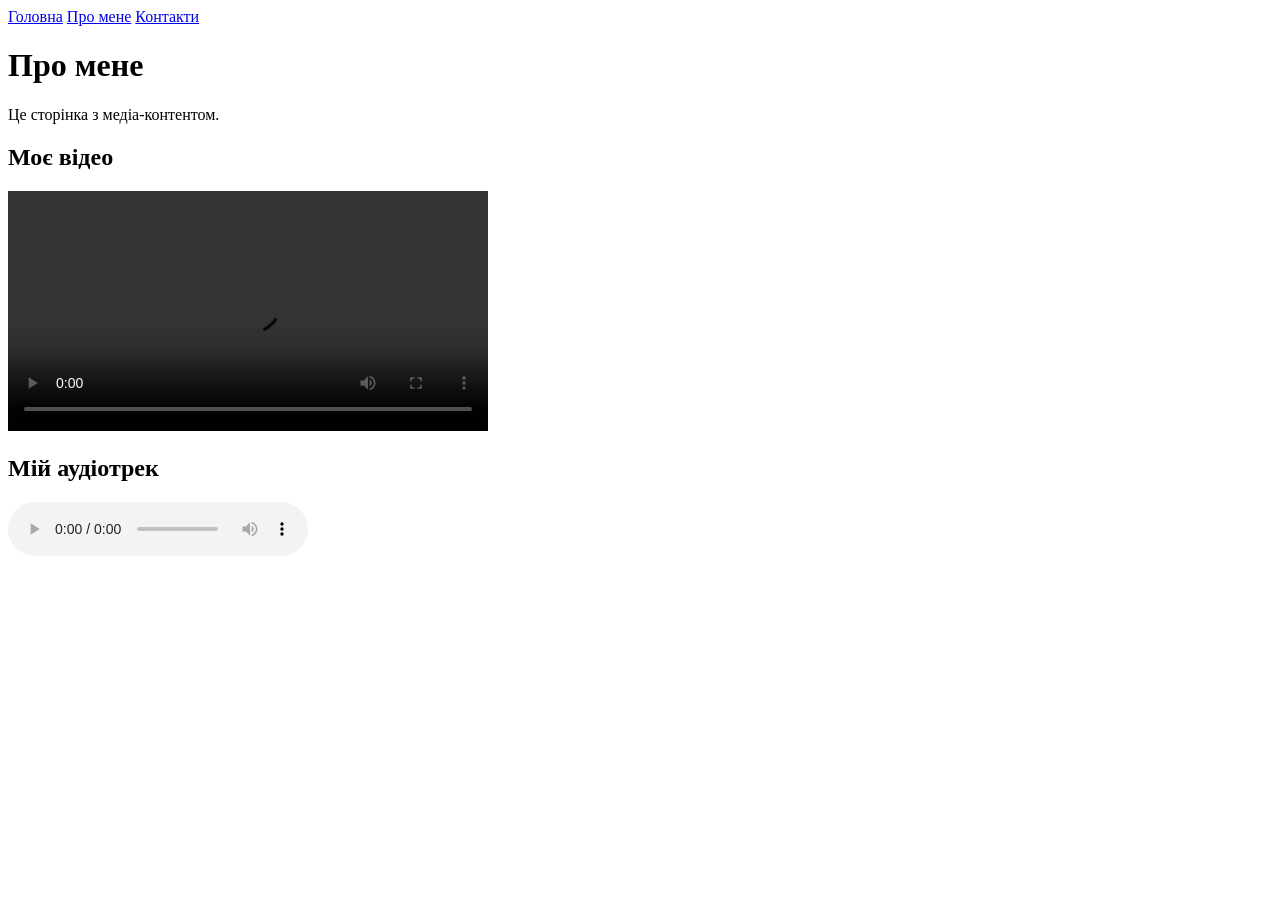
==== pages/about.html @ 69a8d7a6 "feat: add lab01-html site with pages and media" ====
<!DOCTYPE html>
<html lang="uk">
<head>
  <meta charset="UTF-8">
  <title>Про мене</title>
</head>
<body>
  <header>
    <nav>
      <a href="../index.html">Головна</a>
      <a href="about.html">Про мене</a>
      <a href="contact.html">Контакти</a>
    </nav>
  </header>

  <main>
    <h1>Про мене</h1>
    <p>Це сторінка з медіа‑контентом.</p>

    <h2>Моє відео</h2>
    <video controls width="480">
      <source src="../assets/media/demo.mp4" type="video/mp4">
      <source src="../assets/media/demo.webm" type="video/webm">
      <p>Ваш браузер не підтримує відео. <a href="../assets/media/demo.mp4">Завантажити</a>.</p>
    </video>

    <h2>Мій аудіотрек</h2>
    <audio controls>
      <source src="../assets/media/demo.mp3" type="audio/mpeg">
      <source src="../assets/media/demo.ogg" type="audio/ogg">
      <p>Ваш браузер не підтримує аудіо. <a href="../assets/media/demo.mp3">Завантажити</a>.</p>
    </audio>
  </main>
</body>
</html>
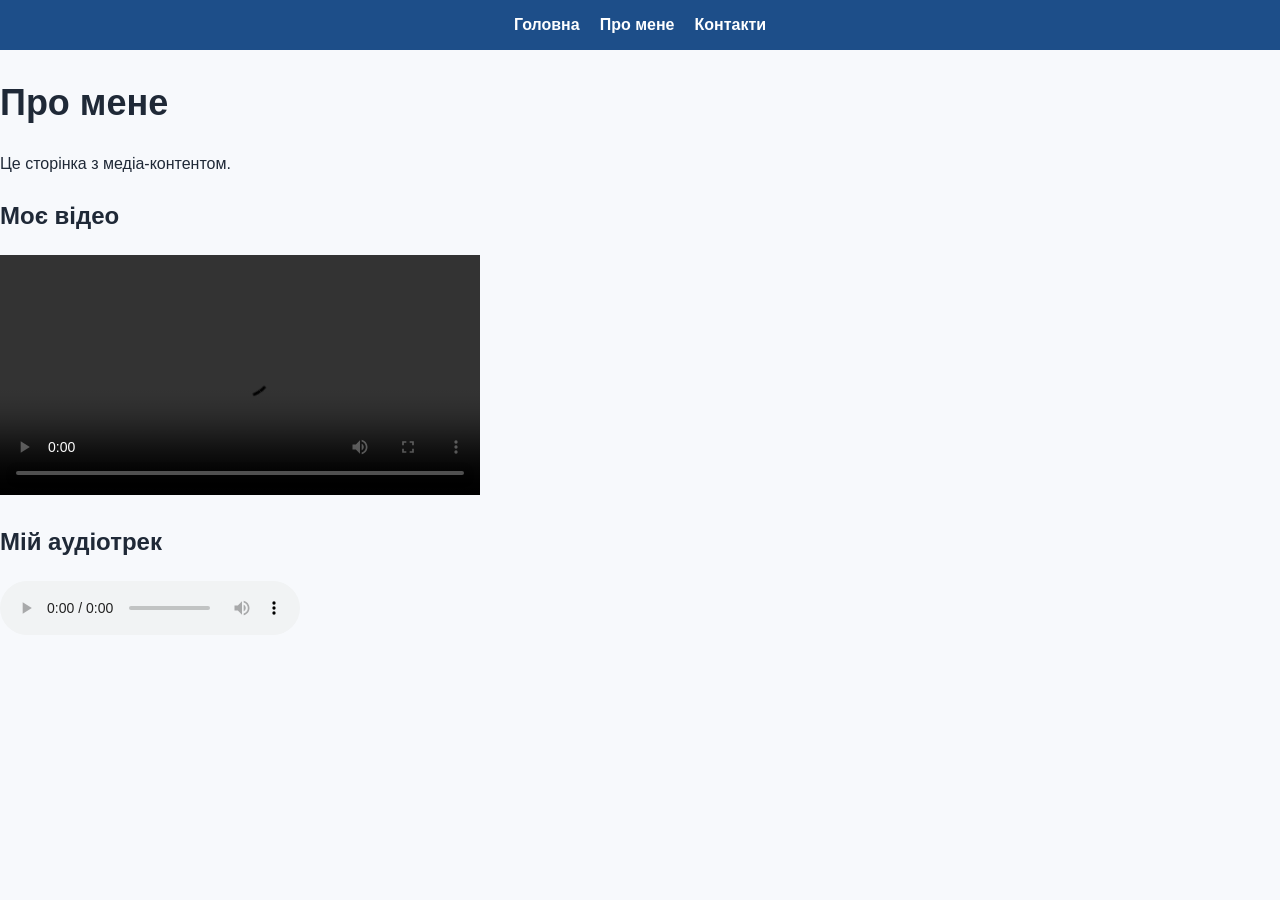
==== commit 909292f0: "feat: add CSS styling with style.css and responsive.css" ====
--- a/pages/about.html
+++ b/pages/about.html
@@ -1,6 +1,8 @@
 <!DOCTYPE html>
 <html lang="uk">
 <head>
+  <link rel="stylesheet" href="../styles/style.css">
+  <link rel="stylesheet" href="../styles/responsive.css">
   <meta charset="UTF-8">
   <title>Про мене</title>
 </head>
--- a/styles/style.css
+++ b/styles/style.css
@@ -0,0 +1,149 @@
+:root {
+  --color-primary: #1d4e89;
+  --color-accent: #ffb703;
+  --color-bg: #f7f9fc;
+  --color-surface: #ffffff;
+  --color-text: #1f2937;
+  --color-border: #d9e2ec;
+}
+
+*,
+*::before,
+*::after {
+  box-sizing: border-box;
+}
+
+body {
+  margin: 0;
+  font-family: Arial, sans-serif;
+  line-height: 1.6;
+  color: var(--color-text);
+  background-color: var(--color-bg);
+}
+
+.container {
+  width: min(1100px, calc(100% - 32px));
+  margin: 0 auto;
+}
+
+/* Header + Navigation */
+header {
+  background: var(--color-primary);
+  padding: 12px;
+}
+
+nav {
+  display: flex;
+  gap: 20px;
+  justify-content: center;
+}
+
+nav a {
+  color: #fff;
+  text-decoration: none;
+  font-weight: bold;
+}
+
+nav a:hover {
+  color: var(--color-accent);
+}
+
+footer {
+  background: var(--color-primary);
+  color: #fff;
+  text-align: center;
+  padding: 10px;
+  font-size: 14px;
+}
+
+/* Headings */
+h1 {
+  font-size: 36px;
+  margin-bottom: 20px;
+}
+
+h2 {
+  font-size: 24px;
+  margin-top: 20px;
+}
+
+/* Lists */
+ul, ol {
+  padding-left: 20px;
+  margin-bottom: 15px;
+}
+
+/* Image + Figure */
+figure {
+  text-align: center;
+  margin: 20px auto;
+}
+
+figure img {
+  max-width: 100%;
+  border-radius: 10px;
+  box-shadow: 0 2px 6px rgba(0,0,0,0.2);
+}
+
+/* Table */
+table {
+  width: 100%;
+  border-collapse: collapse;
+  margin: 20px 0;
+}
+
+table caption {
+  font-weight: bold;
+  margin-bottom: 10px;
+}
+
+th, td {
+  border: 1px solid var(--color-border);
+  padding: 10px;
+  text-align: center;
+}
+
+thead {
+  background: var(--color-primary);
+  color: #fff;
+}
+
+tbody tr:nth-child(even) {
+  background: var(--color-surface);
+}
+
+/* Form */
+form {
+  background: var(--color-surface);
+  padding: 20px;
+  border-radius: 10px;
+  box-shadow: 0 2px 6px rgba(0,0,0,0.1);
+}
+
+input, select, textarea {
+  width: 100%;
+  padding: 12px;
+  margin-bottom: 10px;
+  border: 1px solid var(--color-border);
+  border-radius: 8px;
+}
+
+input:focus, select:focus, textarea:focus {
+  border-color: var(--color-primary);
+  outline: none;
+  box-shadow: 0 0 0 3px rgba(29, 78, 137, 0.15);
+}
+
+button {
+  background: var(--color-primary);
+  color: #fff;
+  padding: 12px 18px;
+  border: none;
+  border-radius: 8px;
+  cursor: pointer;
+}
+
+button:hover {
+  background: var(--color-accent);
+  transition: 0.3s;
+}
--- a/styles/responsive.css
+++ b/styles/responsive.css
@@ -0,0 +1,18 @@
+@media (max-width: 768px) {
+  nav {
+    flex-direction: column;
+    align-items: center;
+  }
+
+  h1 {
+    font-size: 28px;
+  }
+
+  .container {
+    width: calc(100% - 20px);
+  }
+
+  table, video, audio {
+    width: 100%;
+  }
+}
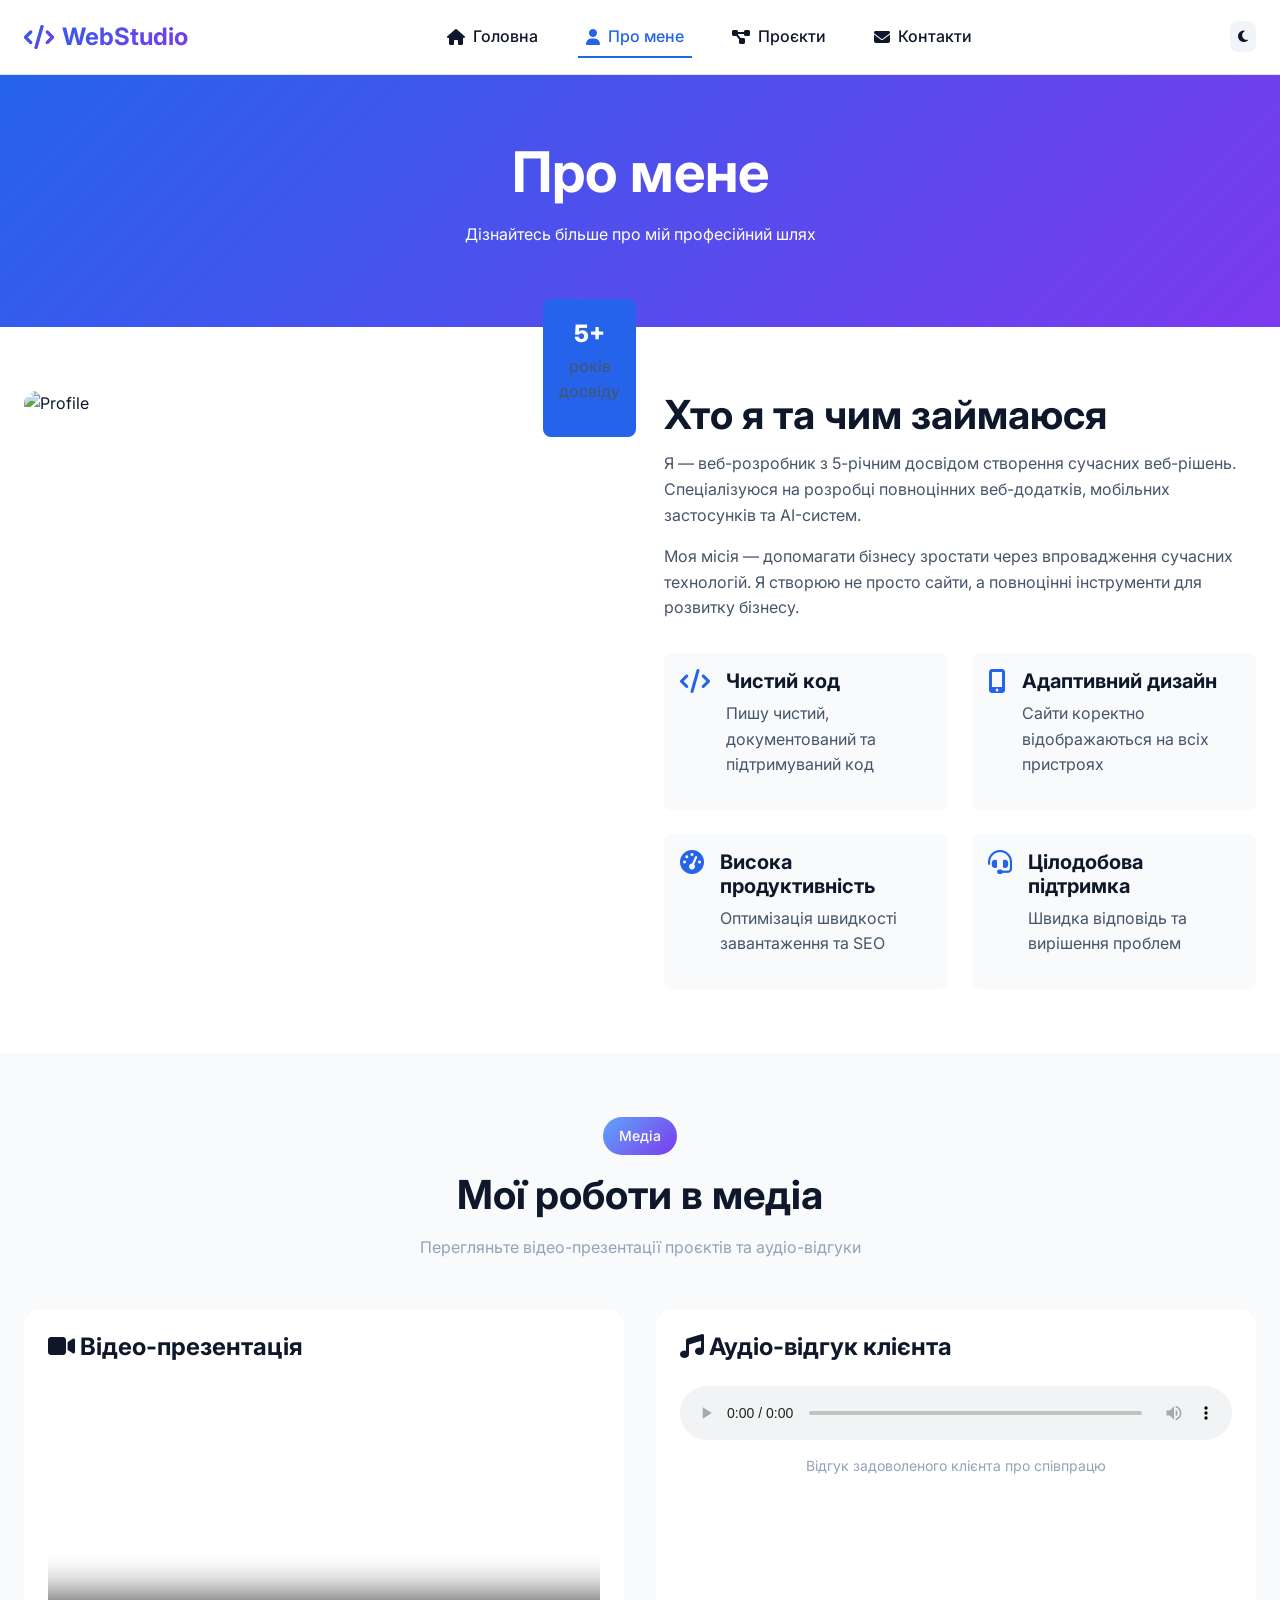
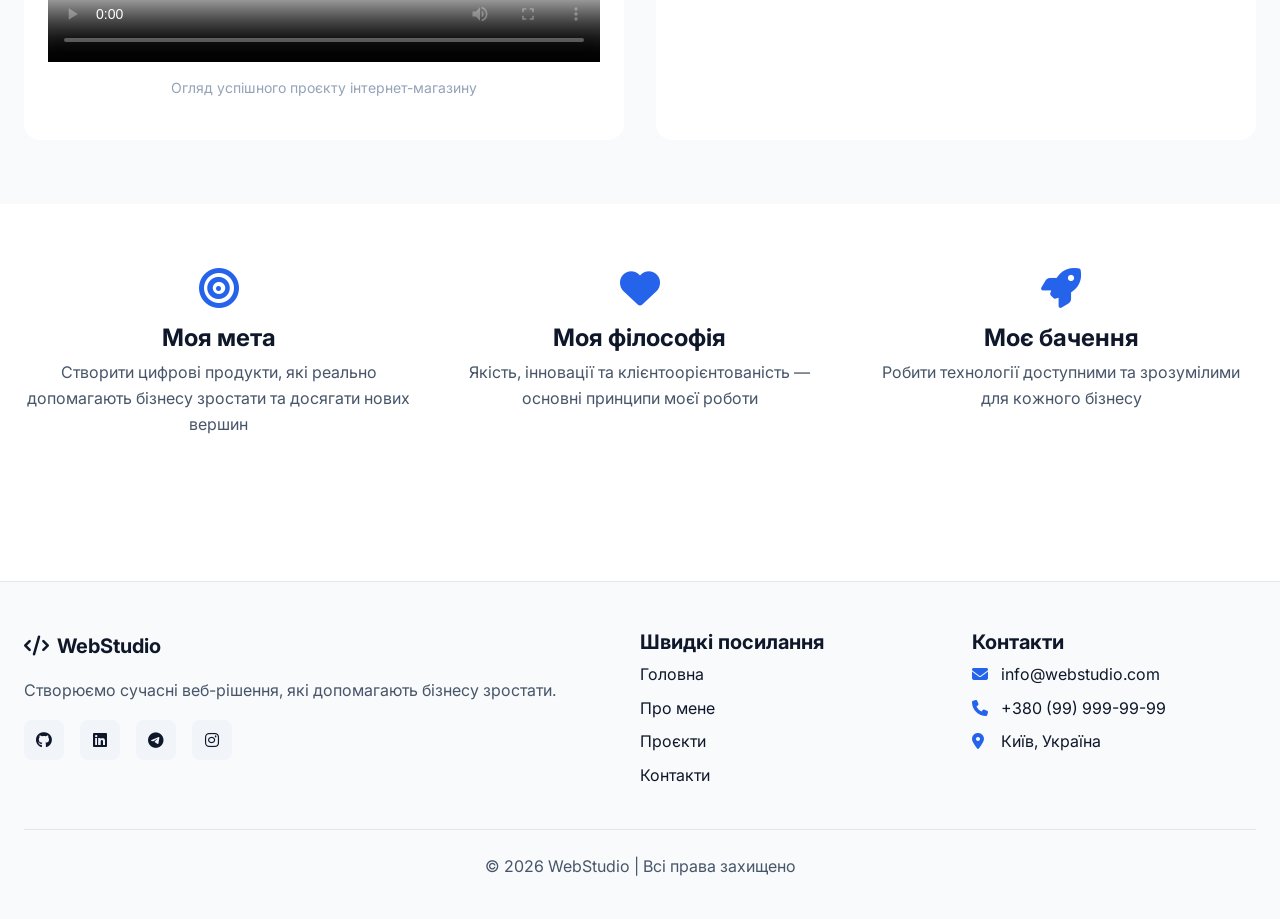
==== commit 12eb2b03: "Initial commit of web_labi project" ====
--- a/pages/about.html
+++ b/pages/about.html
@@ -1,38 +1,205 @@
 <!DOCTYPE html>
 <html lang="uk">
 <head>
-  <link rel="stylesheet" href="../styles/style.css">
-  <link rel="stylesheet" href="../styles/responsive.css">
-  <meta charset="UTF-8">
-  <title>Про мене</title>
+    <meta charset="UTF-8">
+    <meta name="viewport" content="width=device-width, initial-scale=1.0">
+    <meta name="description" content="Інформація про веб-розробника, досвід та навички">
+    <title>Про мене | WebStudio</title>
+    <link rel="stylesheet" href="../styles/style.css">
+    <link rel="stylesheet" href="../styles/responsive.css">
+    <link href="https://fonts.googleapis.com/css2?family=Inter:wght@300;400;500;600;700;800&display=swap" rel="stylesheet">
+    <link rel="stylesheet" href="https://cdnjs.cloudflare.com/ajax/libs/font-awesome/6.4.0/css/all.min.css">
 </head>
 <body>
-  <header>
-    <nav>
-      <a href="../index.html">Головна</a>
-      <a href="about.html">Про мене</a>
-      <a href="contact.html">Контакти</a>
-    </nav>
-  </header>
-
-  <main>
-    <h1>Про мене</h1>
-    <p>Це сторінка з медіа‑контентом.</p>
-
-    <h2>Моє відео</h2>
-    <video controls width="480">
-      <source src="../assets/media/demo.mp4" type="video/mp4">
-      <source src="../assets/media/demo.webm" type="video/webm">
-      <p>Ваш браузер не підтримує відео. <a href="../assets/media/demo.mp4">Завантажити</a>.</p>
-    </video>
-
-    <h2>Мій аудіотрек</h2>
-    <audio controls>
-      <source src="../assets/media/demo.mp3" type="audio/mpeg">
-      <source src="../assets/media/demo.ogg" type="audio/ogg">
-      <p>Ваш браузер не підтримує аудіо. <a href="../assets/media/demo.mp3">Завантажити</a>.</p>
-    </audio>
-  </main>
+    <header class="site-header">
+        <div class="container">
+            <div class="header-content">
+                <div class="logo">
+                    <a href="../index.html">
+                        <i class="fas fa-code"></i>
+                        <span>WebStudio</span>
+                    </a>
+                </div>
+                <button class="mobile-menu-btn" id="mobileMenuBtn" aria-expanded="false">
+                    <i class="fas fa-bars"></i>
+                </button>
+                <nav class="main-nav" id="mainNav">
+                    <ul class="nav-list">
+                        <li><a href="../index.html" class="nav-link"><i class="fas fa-home"></i> Головна</a></li>
+                        <li><a href="about.html" class="nav-link active"><i class="fas fa-user"></i> Про мене</a></li>
+                        <li><a href="catalog.html" class="nav-link"><i class="fas fa-project-diagram"></i> Проєкти</a></li>
+                        <li><a href="contact.html" class="nav-link"><i class="fas fa-envelope"></i> Контакти</a></li>
+                    </ul>
+                </nav>
+                <div class="header-actions">
+                    <button id="themeToggle" class="theme-toggle" aria-label="Перемикач теми">
+                        <i class="fas fa-moon"></i>
+                    </button>
+                </div>
+            </div>
+        </div>
+    </header>
+
+    <main>
+        <!-- Page Header -->
+        <section class="page-header">
+            <div class="container">
+                <h1>Про мене</h1>
+                <p>Дізнайтесь більше про мій професійний шлях</p>
+            </div>
+        </section>
+
+        <!-- About Content -->
+        <section class="about-content">
+            <div class="container">
+                <div class="about-wrapper">
+                    <div class="about-image">
+                        <div class="about-image-wrapper">
+                            <img src="https://picsum.photos/id/100/600/600" alt="Profile" loading="lazy">
+                            <div class="experience-badge">
+                                <span>5+</span>
+                                <p>років<br>досвіду</p>
+                            </div>
+                        </div>
+                    </div>
+                    <div class="about-text">
+                        <h2>Хто я та чим займаюся</h2>
+                        <p>Я — веб-розробник з 5-річним досвідом створення сучасних веб-рішень. Спеціалізуюся на розробці повноцінних веб-додатків, мобільних застосунків та AI-систем.</p>
+                        <p>Моя місія — допомагати бізнесу зростати через впровадження сучасних технологій. Я створюю не просто сайти, а повноцінні інструменти для розвитку бізнесу.</p>
+                        <div class="about-highlights">
+                            <div class="highlight-item">
+                                <i class="fas fa-code"></i>
+                                <div>
+                                    <h4>Чистий код</h4>
+                                    <p>Пишу чистий, документований та підтримуваний код</p>
+                                </div>
+                            </div>
+                            <div class="highlight-item">
+                                <i class="fas fa-mobile-alt"></i>
+                                <div>
+                                    <h4>Адаптивний дизайн</h4>
+                                    <p>Сайти коректно відображаються на всіх пристроях</p>
+                                </div>
+                            </div>
+                            <div class="highlight-item">
+                                <i class="fas fa-tachometer-alt"></i>
+                                <div>
+                                    <h4>Висока продуктивність</h4>
+                                    <p>Оптимізація швидкості завантаження та SEO</p>
+                                </div>
+                            </div>
+                            <div class="highlight-item">
+                                <i class="fas fa-headset"></i>
+                                <div>
+                                    <h4>Цілодобова підтримка</h4>
+                                    <p>Швидка відповідь та вирішення проблем</p>
+                                </div>
+                            </div>
+                        </div>
+                    </div>
+                </div>
+            </div>
+        </section>
+
+        <!-- Media Section with Flexbox -->
+        <section class="media-showcase">
+            <div class="container">
+                <div class="section-header">
+                    <span class="section-badge">Медіа</span>
+                    <h2>Мої роботи в медіа</h2>
+                    <p>Перегляньте відео-презентації проєктів та аудіо-відгуки</p>
+                </div>
+                <div class="media-grid">
+                    <div class="media-card">
+                        <h3><i class="fas fa-video"></i> Відео-презентація</h3>
+                        <video controls poster="https://picsum.photos/id/20/640/360">
+                            <source src="https://sample-videos.com/video123/mp4/720/big_buck_bunny_720p_1mb.mp4" type="video/mp4">
+                            <source src="https://sample-videos.com/video123/webm/720/big_buck_bunny_720p_1mb.webm" type="video/webm">
+                            <p>Ваш браузер не підтримує HTML-відео. <a href="#">Завантажити відео</a></p>
+                        </video>
+                        <p class="media-caption">Огляд успішного проєкту інтернет-магазину</p>
+                    </div>
+                    <div class="media-card">
+                        <h3><i class="fas fa-music"></i> Аудіо-відгук клієнта</h3>
+                        <audio controls>
+                            <source src="https://sample-videos.com/audio/mp3/crowd-cheering.mp3" type="audio/mpeg">
+                            <source src="https://sample-videos.com/audio/ogg/crowd-cheering.ogg" type="audio/ogg">
+                            <p>Ваш браузер не підтримує аудіо. <a href="#">Завантажити аудіо</a></p>
+                        </audio>
+                        <p class="media-caption">Відгук задоволеного клієнта про співпрацю</p>
+                    </div>
+                </div>
+            </div>
+        </section>
+
+        <!-- Philosophy Section with Flexbox -->
+        <section class="philosophy">
+            <div class="container">
+                <div class="philosophy-wrapper">
+                    <div class="philosophy-item">
+                        <i class="fas fa-bullseye"></i>
+                        <h3>Моя мета</h3>
+                        <p>Створити цифрові продукти, які реально допомагають бізнесу зростати та досягати нових вершин</p>
+                    </div>
+                    <div class="philosophy-item">
+                        <i class="fas fa-heart"></i>
+                        <h3>Моя філософія</h3>
+                        <p>Якість, інновації та клієнтоорієнтованість — основні принципи моєї роботи</p>
+                    </div>
+                    <div class="philosophy-item">
+                        <i class="fas fa-rocket"></i>
+                        <h3>Моє бачення</h3>
+                        <p>Робити технології доступними та зрозумілими для кожного бізнесу</p>
+                    </div>
+                </div>
+            </div>
+        </section>
+    </main>
+
+    <footer class="site-footer">
+        <div class="container">
+            <div class="footer-content">
+                <div class="footer-info">
+                    <div class="footer-logo">
+                        <i class="fas fa-code"></i>
+                        <span>WebStudio</span>
+                    </div>
+                    <p>Створюємо сучасні веб-рішення, які допомагають бізнесу зростати.</p>
+                    <div class="social-links">
+                        <a href="#" aria-label="GitHub"><i class="fab fa-github"></i></a>
+                        <a href="#" aria-label="LinkedIn"><i class="fab fa-linkedin"></i></a>
+                        <a href="#" aria-label="Telegram"><i class="fab fa-telegram"></i></a>
+                        <a href="#" aria-label="Instagram"><i class="fab fa-instagram"></i></a>
+                    </div>
+                </div>
+                <div class="footer-links">
+                    <h4>Швидкі посилання</h4>
+                    <ul>
+                        <li><a href="../index.html">Головна</a></li>
+                        <li><a href="about.html">Про мене</a></li>
+                        <li><a href="catalog.html">Проєкти</a></li>
+                        <li><a href="contact.html">Контакти</a></li>
+                    </ul>
+                </div>
+                <div class="footer-contact">
+                    <h4>Контакти</h4>
+                    <ul>
+                        <li><i class="fas fa-envelope"></i> info@webstudio.com</li>
+                        <li><i class="fas fa-phone"></i> +380 (99) 999-99-99</li>
+                        <li><i class="fas fa-map-marker-alt"></i> Київ, Україна</li>
+                    </ul>
+                </div>
+            </div>
+            <div class="footer-bottom">
+                <p>&copy; <span id="currentYear"></span> WebStudio | Всі права захищено</p>
+            </div>
+        </div>
+    </footer>
+
+    <button id="backToTop" class="back-to-top" aria-label="Наверх">
+        <i class="fas fa-arrow-up"></i>
+    </button>
+
+    <script src="../js/main.js" defer></script>
 </body>
-</html>
-
+</html>
--- a/styles/style.css
+++ b/styles/style.css
@@ -1,149 +1,1271 @@
+/* ========================================
+   CSS Variables & Reset
+   ======================================== */
 :root {
-  --color-primary: #1d4e89;
-  --color-accent: #ffb703;
-  --color-bg: #f7f9fc;
-  --color-surface: #ffffff;
-  --color-text: #1f2937;
-  --color-border: #d9e2ec;
+    /* Light Theme */
+    --primary: #2563eb;
+    --primary-dark: #1d4ed8;
+    --primary-light: #60a5fa;
+    --secondary: #7c3aed;
+    --accent: #f59e0b;
+    --success: #10b981;
+    --danger: #ef4444;
+    --warning: #f59e0b;
+    
+    --bg-primary: #ffffff;
+    --bg-secondary: #f8fafc;
+    --bg-tertiary: #f1f5f9;
+    
+    --text-primary: #0f172a;
+    --text-secondary: #475569;
+    --text-muted: #94a3b8;
+    
+    --border: #e2e8f0;
+    --border-light: #f1f5f9;
+    
+    --shadow-sm: 0 1px 2px 0 rgb(0 0 0 / 0.05);
+    --shadow: 0 1px 3px 0 rgb(0 0 0 / 0.1), 0 1px 2px -1px rgb(0 0 0 / 0.1);
+    --shadow-md: 0 4px 6px -1px rgb(0 0 0 / 0.1), 0 2px 4px -2px rgb(0 0 0 / 0.1);
+    --shadow-lg: 0 10px 15px -3px rgb(0 0 0 / 0.1), 0 4px 6px -4px rgb(0 0 0 / 0.1);
+    --shadow-xl: 0 20px 25px -5px rgb(0 0 0 / 0.1), 0 8px 10px -6px rgb(0 0 0 / 0.1);
+    
+    --radius-sm: 0.375rem;
+    --radius: 0.5rem;
+    --radius-md: 0.75rem;
+    --radius-lg: 1rem;
+    --radius-xl: 1.5rem;
+    
+    --transition: all 0.3s ease;
+}
+
+body.dark {
+    --bg-primary: #0f172a;
+    --bg-secondary: #1e293b;
+    --bg-tertiary: #334155;
+    
+    --text-primary: #f1f5f9;
+    --text-secondary: #cbd5e1;
+    --text-muted: #94a3b8;
+    
+    --border: #334155;
+    --border-light: #1e293b;
 }
 
 *,
 *::before,
 *::after {
-  box-sizing: border-box;
+    margin: 0;
+    padding: 0;
+    box-sizing: border-box;
+}
+
+html {
+    scroll-behavior: smooth;
 }
 
 body {
-  margin: 0;
-  font-family: Arial, sans-serif;
-  line-height: 1.6;
-  color: var(--color-text);
-  background-color: var(--color-bg);
-}
-
+    font-family: 'Inter', -apple-system, BlinkMacSystemFont, 'Segoe UI', sans-serif;
+    font-size: 16px;
+    line-height: 1.6;
+    color: var(--text-primary);
+    background-color: var(--bg-primary);
+    transition: var(--transition);
+}
+
+/* ========================================
+   Typography
+   ======================================== */
+h1, h2, h3, h4, h5, h6 {
+    font-weight: 700;
+    line-height: 1.2;
+    color: var(--text-primary);
+}
+
+h1 { font-size: 3.5rem; margin-bottom: 1rem; }
+h2 { font-size: 2.5rem; margin-bottom: 0.75rem; }
+h3 { font-size: 1.5rem; margin-bottom: 0.5rem; }
+h4 { font-size: 1.25rem; margin-bottom: 0.5rem; }
+
+p {
+    color: var(--text-secondary);
+    margin-bottom: 1rem;
+}
+
+a {
+    text-decoration: none;
+    color: inherit;
+}
+
+/* ========================================
+   Container & Layout
+   ======================================== */
 .container {
-  width: min(1100px, calc(100% - 32px));
-  margin: 0 auto;
-}
-
-/* Header + Navigation */
-header {
-  background: var(--color-primary);
-  padding: 12px;
-}
-
-nav {
-  display: flex;
-  gap: 20px;
-  justify-content: center;
-}
-
-nav a {
-  color: #fff;
-  text-decoration: none;
-  font-weight: bold;
-}
-
-nav a:hover {
-  color: var(--color-accent);
-}
-
-footer {
-  background: var(--color-primary);
-  color: #fff;
-  text-align: center;
-  padding: 10px;
-  font-size: 14px;
-}
-
-/* Headings */
-h1 {
-  font-size: 36px;
-  margin-bottom: 20px;
-}
-
-h2 {
-  font-size: 24px;
-  margin-top: 20px;
-}
-
-/* Lists */
-ul, ol {
-  padding-left: 20px;
-  margin-bottom: 15px;
-}
-
-/* Image + Figure */
-figure {
-  text-align: center;
-  margin: 20px auto;
-}
-
-figure img {
-  max-width: 100%;
-  border-radius: 10px;
-  box-shadow: 0 2px 6px rgba(0,0,0,0.2);
-}
-
-/* Table */
-table {
-  width: 100%;
-  border-collapse: collapse;
-  margin: 20px 0;
-}
-
-table caption {
-  font-weight: bold;
-  margin-bottom: 10px;
-}
-
-th, td {
-  border: 1px solid var(--color-border);
-  padding: 10px;
-  text-align: center;
-}
-
-thead {
-  background: var(--color-primary);
-  color: #fff;
-}
-
-tbody tr:nth-child(even) {
-  background: var(--color-surface);
-}
-
-/* Form */
-form {
-  background: var(--color-surface);
-  padding: 20px;
-  border-radius: 10px;
-  box-shadow: 0 2px 6px rgba(0,0,0,0.1);
-}
-
-input, select, textarea {
-  width: 100%;
-  padding: 12px;
-  margin-bottom: 10px;
-  border: 1px solid var(--color-border);
-  border-radius: 8px;
-}
-
-input:focus, select:focus, textarea:focus {
-  border-color: var(--color-primary);
-  outline: none;
-  box-shadow: 0 0 0 3px rgba(29, 78, 137, 0.15);
-}
-
-button {
-  background: var(--color-primary);
-  color: #fff;
-  padding: 12px 18px;
-  border: none;
-  border-radius: 8px;
-  cursor: pointer;
-}
-
-button:hover {
-  background: var(--color-accent);
-  transition: 0.3s;
-}
+    width: min(1280px, calc(100% - 48px));
+    margin: 0 auto;
+}
+
+.section-header {
+    text-align: center;
+    margin-bottom: 3rem;
+}
+
+.section-badge {
+    display: inline-block;
+    padding: 0.5rem 1rem;
+    background: linear-gradient(135deg, var(--primary-light), var(--secondary));
+    color: white;
+    border-radius: 50px;
+    font-size: 0.875rem;
+    font-weight: 500;
+    margin-bottom: 1rem;
+}
+
+.section-header h2 {
+    font-size: 2.5rem;
+    margin-bottom: 1rem;
+}
+
+.section-header p {
+    color: var(--text-muted);
+    max-width: 600px;
+    margin: 0 auto;
+}
+
+/* ========================================
+   Buttons
+   ======================================== */
+.btn {
+    display: inline-flex;
+    align-items: center;
+    gap: 0.5rem;
+    padding: 0.75rem 1.5rem;
+    border: none;
+    border-radius: var(--radius);
+    font-size: 1rem;
+    font-weight: 500;
+    cursor: pointer;
+    transition: var(--transition);
+    text-decoration: none;
+}
+
+.btn-primary {
+    background: linear-gradient(135deg, var(--primary), var(--secondary));
+    color: white;
+}
+
+.btn-primary:hover {
+    transform: translateY(-2px);
+    box-shadow: var(--shadow-lg);
+}
+
+.btn-outline {
+    background: transparent;
+    border: 2px solid var(--border);
+    color: var(--text-primary);
+}
+
+.btn-outline:hover {
+    border-color: var(--primary);
+    color: var(--primary);
+}
+
+.btn-danger {
+    background: var(--danger);
+    color: white;
+}
+
+.btn-danger:hover {
+    background: #dc2626;
+}
+
+/* ========================================
+   Header & Navigation
+   ======================================== */
+.site-header {
+    position: sticky;
+    top: 0;
+    background: var(--bg-primary);
+    border-bottom: 1px solid var(--border);
+    backdrop-filter: blur(10px);
+    z-index: 1000;
+}
+
+.header-content {
+    display: flex;
+    justify-content: space-between;
+    align-items: center;
+    padding: 1rem 0;
+}
+
+.logo a {
+    display: flex;
+    align-items: center;
+    gap: 0.5rem;
+    font-size: 1.5rem;
+    font-weight: 700;
+    background: linear-gradient(135deg, var(--primary), var(--secondary));
+    -webkit-background-clip: text;
+    background-clip: text;
+    color: transparent;
+}
+
+.logo i {
+    background: linear-gradient(135deg, var(--primary), var(--secondary));
+    -webkit-background-clip: text;
+    background-clip: text;
+    color: transparent;
+}
+
+.nav-list {
+    display: flex;
+    gap: 2rem;
+    list-style: none;
+}
+
+.nav-link {
+    display: flex;
+    align-items: center;
+    gap: 0.5rem;
+    padding: 0.5rem;
+    font-weight: 500;
+    transition: var(--transition);
+    position: relative;
+}
+
+.nav-link:hover {
+    color: var(--primary);
+}
+
+.nav-link.active {
+    color: var(--primary);
+}
+
+.nav-link.active::after {
+    content: '';
+    position: absolute;
+    bottom: 0;
+    left: 0;
+    right: 0;
+    height: 2px;
+    background: var(--primary);
+}
+
+.mobile-menu-btn {
+    display: none;
+    background: none;
+    border: none;
+    font-size: 1.5rem;
+    cursor: pointer;
+    color: var(--text-primary);
+}
+
+.theme-toggle {
+    background: var(--bg-tertiary);
+    border: none;
+    padding: 0.5rem;
+    border-radius: var(--radius);
+    cursor: pointer;
+    color: var(--text-primary);
+    transition: var(--transition);
+}
+
+.theme-toggle:hover {
+    transform: rotate(15deg);
+}
+
+/* ========================================
+   Hero Section
+   ======================================== */
+.hero {
+    padding: 4rem 0;
+    background: var(--bg-secondary);
+}
+
+.hero-content {
+    display: flex;
+    align-items: center;
+    gap: 4rem;
+}
+
+.hero-text {
+    flex: 1;
+}
+
+.hero-badge {
+    display: inline-block;
+    padding: 0.5rem 1rem;
+    background: var(--bg-tertiary);
+    border-radius: 50px;
+    font-size: 0.875rem;
+    margin-bottom: 1rem;
+}
+
+.gradient-text {
+    background: linear-gradient(135deg, var(--primary), var(--secondary));
+    -webkit-background-clip: text;
+    background-clip: text;
+    color: transparent;
+}
+
+.hero-buttons {
+    display: flex;
+    gap: 1rem;
+    margin-top: 2rem;
+}
+
+.hero-image {
+    flex: 1;
+    position: relative;
+}
+
+.hero-image-wrapper {
+    position: relative;
+    border-radius: var(--radius-xl);
+    overflow: hidden;
+}
+
+.hero-image-wrapper img {
+    width: 100%;
+    height: auto;
+    border-radius: var(--radius-xl);
+}
+
+.floating-card {
+    position: absolute;
+    background: var(--bg-primary);
+    padding: 0.75rem 1.25rem;
+    border-radius: var(--radius);
+    display: flex;
+    align-items: center;
+    gap: 0.5rem;
+    box-shadow: var(--shadow-lg);
+    animation: float 3s ease-in-out infinite;
+}
+
+.card-1 {
+    top: 10%;
+    left: -10%;
+}
+
+.card-2 {
+    bottom: 10%;
+    right: -10%;
+}
+
+@keyframes float {
+    0%, 100% { transform: translateY(0); }
+    50% { transform: translateY(-10px); }
+}
+
+/* ========================================
+   Services Section
+   ======================================== */
+.services {
+    padding: 4rem 0;
+}
+
+.services-grid {
+    display: grid;
+    grid-template-columns: repeat(auto-fit, minmax(300px, 1fr));
+    gap: 2rem;
+}
+
+.service-card {
+    background: var(--bg-secondary);
+    padding: 2rem;
+    border-radius: var(--radius-lg);
+    transition: var(--transition);
+}
+
+.service-card:hover {
+    transform: translateY(-5px);
+    box-shadow: var(--shadow-xl);
+}
+
+.service-icon {
+    width: 60px;
+    height: 60px;
+    background: linear-gradient(135deg, var(--primary), var(--secondary));
+    border-radius: var(--radius);
+    display: flex;
+    align-items: center;
+    justify-content: center;
+    margin-bottom: 1.5rem;
+}
+
+.service-icon i {
+    font-size: 1.75rem;
+    color: white;
+}
+
+.service-features {
+    list-style: none;
+    margin-top: 1rem;
+}
+
+.service-features li {
+    display: flex;
+    align-items: center;
+    gap: 0.5rem;
+    margin-top: 0.5rem;
+    font-size: 0.875rem;
+    color: var(--text-secondary);
+}
+
+.service-features i {
+    color: var(--success);
+    font-size: 0.75rem;
+}
+
+/* ========================================
+   Stats Section
+   ======================================== */
+.stats {
+    padding: 4rem 0;
+    background: linear-gradient(135deg, var(--primary), var(--secondary));
+    color: white;
+}
+
+.stats-grid {
+    display: grid;
+    grid-template-columns: repeat(4, 1fr);
+    gap: 2rem;
+    text-align: center;
+}
+
+.stat-number {
+    font-size: 2.5rem;
+    font-weight: 800;
+}
+
+.stat-label {
+    font-size: 0.875rem;
+    opacity: 0.9;
+}
+
+/* ========================================
+   Accordion
+   ======================================== */
+.skills {
+    padding: 4rem 0;
+}
+
+.skills-card {
+    background: var(--bg-secondary);
+    border-radius: var(--radius-lg);
+    overflow: hidden;
+}
+
+.accordion-item {
+    border-bottom: 1px solid var(--border);
+}
+
+.accordion-header {
+    width: 100%;
+    display: flex;
+    justify-content: space-between;
+    align-items: center;
+    padding: 1.25rem 1.5rem;
+    background: none;
+    border: none;
+    font-size: 1rem;
+    font-weight: 500;
+    cursor: pointer;
+    transition: var(--transition);
+}
+
+.accordion-header:hover {
+    background: var(--bg-tertiary);
+}
+
+.accordion-header i:first-child {
+    margin-right: 0.5rem;
+    color: var(--primary);
+}
+
+.accordion-content {
+    max-height: 0;
+    overflow: hidden;
+    transition: max-height 0.3s ease;
+}
+
+.accordion-item.active .accordion-content {
+    max-height: 300px;
+}
+
+.accordion-item.active .accordion-header i:last-child {
+    transform: rotate(180deg);
+}
+
+.skill-tags {
+    padding: 1.25rem 1.5rem;
+    display: flex;
+    flex-wrap: wrap;
+    gap: 0.5rem;
+}
+
+.skill-tags span {
+    padding: 0.375rem 0.875rem;
+    background: var(--bg-tertiary);
+    border-radius: 50px;
+    font-size: 0.875rem;
+}
+
+/* ========================================
+   Table Styles
+   ======================================== */
+.skills-table-section {
+    padding: 4rem 0;
+    background: var(--bg-secondary);
+}
+
+.table-wrapper {
+    overflow-x: auto;
+}
+
+.skills-table {
+    width: 100%;
+    border-collapse: collapse;
+    background: var(--bg-primary);
+    border-radius: var(--radius-lg);
+    overflow: hidden;
+}
+
+.skills-table caption {
+    padding: 1rem;
+    caption-side: bottom;
+    color: var(--text-muted);
+}
+
+.skills-table th,
+.skills-table td {
+    padding: 1rem;
+    text-align: left;
+    border-bottom: 1px solid var(--border);
+}
+
+.skills-table th {
+    background: var(--bg-tertiary);
+    font-weight: 600;
+}
+
+.skill-level {
+    width: 150px;
+    height: 8px;
+    background: var(--border);
+    border-radius: 4px;
+    overflow: hidden;
+}
+
+.skill-level-fill {
+    height: 100%;
+    background: linear-gradient(90deg, var(--primary), var(--secondary));
+    border-radius: 4px;
+}
+
+/* ========================================
+   Footer
+   ======================================== */
+.site-footer {
+    background: var(--bg-secondary);
+    border-top: 1px solid var(--border);
+    padding: 3rem 0 1.5rem;
+    margin-top: 4rem;
+}
+
+.footer-content {
+    display: grid;
+    grid-template-columns: 2fr 1fr 1fr;
+    gap: 3rem;
+    margin-bottom: 2rem;
+}
+
+.footer-logo {
+    display: flex;
+    align-items: center;
+    gap: 0.5rem;
+    font-size: 1.25rem;
+    font-weight: 700;
+    margin-bottom: 1rem;
+}
+
+.social-links {
+    display: flex;
+    gap: 1rem;
+    margin-top: 1rem;
+}
+
+.social-links a {
+    width: 40px;
+    height: 40px;
+    display: flex;
+    align-items: center;
+    justify-content: center;
+    background: var(--bg-tertiary);
+    border-radius: var(--radius);
+    transition: var(--transition);
+}
+
+.social-links a:hover {
+    background: var(--primary);
+    color: white;
+    transform: translateY(-3px);
+}
+
+.footer-links ul,
+.footer-contact ul {
+    list-style: none;
+}
+
+.footer-links li,
+.footer-contact li {
+    margin-bottom: 0.5rem;
+}
+
+.footer-links a:hover {
+    color: var(--primary);
+}
+
+.footer-contact li i {
+    width: 25px;
+    color: var(--primary);
+}
+
+.footer-bottom {
+    text-align: center;
+    padding-top: 1.5rem;
+    border-top: 1px solid var(--border);
+}
+
+/* ========================================
+   Back to Top Button
+   ======================================== */
+.back-to-top {
+    position: fixed;
+    bottom: 2rem;
+    right: 2rem;
+    width: 50px;
+    height: 50px;
+    background: var(--primary);
+    color: white;
+    border: none;
+    border-radius: 50%;
+    cursor: pointer;
+    opacity: 0;
+    visibility: hidden;
+    transition: var(--transition);
+    z-index: 999;
+}
+
+.back-to-top.visible {
+    opacity: 1;
+    visibility: visible;
+}
+
+.back-to-top:hover {
+    transform: translateY(-5px);
+    background: var(--secondary);
+}
+
+/* ========================================
+   Catalog Grid
+   ======================================== */
+.catalog-grid {
+    display: grid;
+    grid-template-columns: repeat(auto-fill, minmax(320px, 1fr));
+    gap: 2rem;
+    margin-top: 2rem;
+}
+
+.project-card {
+    background: var(--bg-secondary);
+    border-radius: var(--radius-lg);
+    overflow: hidden;
+    transition: var(--transition);
+}
+
+.project-card:hover {
+    transform: translateY(-5px);
+    box-shadow: var(--shadow-xl);
+}
+
+.project-image {
+    position: relative;
+    height: 200px;
+    overflow: hidden;
+}
+
+.project-image img {
+    width: 100%;
+    height: 100%;
+    object-fit: cover;
+    transition: var(--transition);
+}
+
+.project-card:hover .project-image img {
+    transform: scale(1.1);
+}
+
+.project-badge {
+    position: absolute;
+    top: 1rem;
+    right: 1rem;
+    padding: 0.25rem 0.75rem;
+    border-radius: 50px;
+    font-size: 0.75rem;
+    font-weight: 500;
+}
+
+.project-badge.published {
+    background: var(--success);
+    color: white;
+}
+
+.project-badge.draft {
+    background: var(--warning);
+    color: white;
+}
+
+.project-content {
+    padding: 1.5rem;
+}
+
+.project-title {
+    font-size: 1.25rem;
+    margin-bottom: 0.5rem;
+}
+
+.project-category {
+    display: inline-block;
+    padding: 0.25rem 0.75rem;
+    background: var(--bg-tertiary);
+    border-radius: 50px;
+    font-size: 0.75rem;
+    margin-bottom: 1rem;
+}
+
+.project-description {
+    font-size: 0.875rem;
+    margin-bottom: 1rem;
+    display: -webkit-box;
+    -webkit-line-clamp: 3;
+    -webkit-box-orient: vertical;
+    overflow: hidden;
+}
+
+.project-price {
+    font-size: 1.25rem;
+    font-weight: 700;
+    color: var(--primary);
+    margin-bottom: 1rem;
+}
+
+.project-tags {
+    display: flex;
+    flex-wrap: wrap;
+    gap: 0.5rem;
+    margin-bottom: 1rem;
+}
+
+.project-tag {
+    padding: 0.25rem 0.5rem;
+    background: var(--bg-tertiary);
+    border-radius: 4px;
+    font-size: 0.7rem;
+}
+
+.project-actions {
+    display: flex;
+    gap: 0.5rem;
+    padding-top: 1rem;
+    border-top: 1px solid var(--border);
+}
+
+.project-actions button {
+    flex: 1;
+    padding: 0.5rem;
+    border: none;
+    border-radius: var(--radius);
+    cursor: pointer;
+    transition: var(--transition);
+}
+
+.btn-edit {
+    background: var(--primary);
+    color: white;
+}
+
+.btn-delete {
+    background: var(--danger);
+    color: white;
+}
+
+/* ========================================
+   Filters Section
+   ======================================== */
+.filters-section {
+    padding: 2rem 0;
+    background: var(--bg-secondary);
+}
+
+.filters-wrapper {
+    display: flex;
+    flex-wrap: wrap;
+    gap: 1rem;
+    align-items: center;
+}
+
+.search-box {
+    flex: 1;
+    position: relative;
+}
+
+.search-box i {
+    position: absolute;
+    left: 1rem;
+    top: 50%;
+    transform: translateY(-50%);
+    color: var(--text-muted);
+}
+
+.search-box input {
+    width: 100%;
+    padding: 0.75rem 1rem 0.75rem 2.5rem;
+    border: 1px solid var(--border);
+    border-radius: var(--radius);
+    background: var(--bg-primary);
+    color: var(--text-primary);
+}
+
+.filter-group select {
+    padding: 0.75rem 2rem 0.75rem 1rem;
+    border: 1px solid var(--border);
+    border-radius: var(--radius);
+    background: var(--bg-primary);
+    color: var(--text-primary);
+    cursor: pointer;
+}
+
+/* ========================================
+   Loading, Error, Empty States
+   ======================================== */
+.loading-state,
+.error-state,
+.empty-state {
+    text-align: center;
+    padding: 4rem 2rem;
+}
+
+.spinner {
+    width: 50px;
+    height: 50px;
+    border: 4px solid var(--border);
+    border-top-color: var(--primary);
+    border-radius: 50%;
+    margin: 0 auto 1rem;
+    animation: spin 1s linear infinite;
+}
+
+@keyframes spin {
+    to { transform: rotate(360deg); }
+}
+
+.error-state i,
+.empty-state i {
+    font-size: 4rem;
+    color: var(--text-muted);
+    margin-bottom: 1rem;
+}
+
+/* ========================================
+   Modal
+   ======================================== */
+.modal {
+    display: none;
+    position: fixed;
+    top: 0;
+    left: 0;
+    width: 100%;
+    height: 100%;
+    background: rgba(0, 0, 0, 0.5);
+    z-index: 1001;
+    align-items: center;
+    justify-content: center;
+}
+
+.modal.active {
+    display: flex;
+}
+
+.modal-content {
+    background: var(--bg-primary);
+    border-radius: var(--radius-lg);
+    max-width: 500px;
+    width: 90%;
+    max-height: 90vh;
+    overflow-y: auto;
+}
+
+.modal-lg .modal-content {
+    max-width: 600px;
+}
+
+.modal-header {
+    display: flex;
+    justify-content: space-between;
+    align-items: center;
+    padding: 1.25rem 1.5rem;
+    border-bottom: 1px solid var(--border);
+}
+
+.modal-close {
+    background: none;
+    border: none;
+    font-size: 1.5rem;
+    cursor: pointer;
+    color: var(--text-muted);
+}
+
+.modal-body {
+    padding: 1.5rem;
+}
+
+.modal-footer {
+    padding: 1rem 1.5rem;
+    border-top: 1px solid var(--border);
+    display: flex;
+    justify-content: flex-end;
+    gap: 1rem;
+}
+
+/* ========================================
+   Form Styles
+   ======================================== */
+.form-group {
+    margin-bottom: 1.25rem;
+}
+
+.form-row {
+    display: grid;
+    grid-template-columns: 1fr 1fr;
+    gap: 1rem;
+}
+
+.form-group label {
+    display: block;
+    margin-bottom: 0.5rem;
+    font-weight: 500;
+}
+
+.required {
+    color: var(--danger);
+}
+
+.form-group input,
+.form-group select,
+.form-group textarea {
+    width: 100%;
+    padding: 0.75rem;
+    border: 1px solid var(--border);
+    border-radius: var(--radius);
+    background: var(--bg-primary);
+    color: var(--text-primary);
+    transition: var(--transition);
+}
+
+.form-group input:focus,
+.form-group select:focus,
+.form-group textarea:focus {
+    outline: none;
+    border-color: var(--primary);
+    box-shadow: 0 0 0 3px rgba(37, 99, 235, 0.1);
+}
+
+.form-group input.error,
+.form-group select.error,
+.form-group textarea.error {
+    border-color: var(--danger);
+}
+
+.error-message {
+    color: var(--danger);
+    font-size: 0.75rem;
+    margin-top: 0.25rem;
+}
+
+.char-counter {
+    text-align: right;
+    font-size: 0.75rem;
+    color: var(--text-muted);
+    margin-top: 0.25rem;
+}
+
+.form-fieldset {
+    border: 1px solid var(--border);
+    border-radius: var(--radius);
+    padding: 1rem;
+    margin-bottom: 1.25rem;
+}
+
+.form-fieldset legend {
+    padding: 0 0.5rem;
+    font-weight: 500;
+}
+
+.radio-label,
+.checkbox-label {
+    display: inline-flex;
+    align-items: center;
+    gap: 0.5rem;
+    margin-right: 1rem;
+    cursor: pointer;
+}
+
+.form-actions {
+    display: flex;
+    gap: 1rem;
+    margin-top: 1.5rem;
+}
+
+.form-success-message {
+    text-align: center;
+    padding: 2rem;
+}
+
+.form-success-message i {
+    font-size: 3rem;
+    color: var(--success);
+    margin-bottom: 1rem;
+}
+
+/* ========================================
+   Toast Notification
+   ======================================== */
+.toast-notification {
+    position: fixed;
+    bottom: 2rem;
+    right: 2rem;
+    padding: 1rem 1.5rem;
+    border-radius: var(--radius);
+    background: var(--success);
+    color: white;
+    transform: translateX(400px);
+    transition: transform 0.3s ease;
+    z-index: 1002;
+}
+
+.toast-notification.show {
+    transform: translateX(0);
+}
+
+.toast-notification.error {
+    background: var(--danger);
+}
+
+/* ========================================
+   About Page Specific
+   ======================================== */
+.page-header {
+    background: linear-gradient(135deg, var(--primary), var(--secondary));
+    color: white;
+    padding: 4rem 0;
+    text-align: center;
+}
+
+.page-header h1,
+.page-header p {
+    color: white;
+}
+
+.about-wrapper {
+    display: grid;
+    grid-template-columns: 1fr 1fr;
+    gap: 3rem;
+    padding: 4rem 0;
+}
+
+.about-image-wrapper {
+    position: relative;
+}
+
+.about-image-wrapper img {
+    width: 100%;
+    border-radius: var(--radius-lg);
+}
+
+.experience-badge {
+    position: absolute;
+    bottom: -20px;
+    right: -20px;
+    background: var(--primary);
+    color: white;
+    padding: 1rem;
+    border-radius: var(--radius);
+    text-align: center;
+}
+
+.experience-badge span {
+    font-size: 1.5rem;
+    font-weight: 800;
+}
+
+.about-highlights {
+    display: grid;
+    grid-template-columns: repeat(2, 1fr);
+    gap: 1.5rem;
+    margin-top: 2rem;
+}
+
+.highlight-item {
+    display: flex;
+    gap: 1rem;
+    padding: 1rem;
+    background: var(--bg-secondary);
+    border-radius: var(--radius);
+}
+
+.highlight-item i {
+    font-size: 1.5rem;
+    color: var(--primary);
+}
+
+.media-showcase {
+    padding: 4rem 0;
+    background: var(--bg-secondary);
+}
+
+.media-grid {
+    display: grid;
+    grid-template-columns: repeat(2, 1fr);
+    gap: 2rem;
+}
+
+.media-card {
+    background: var(--bg-primary);
+    border-radius: var(--radius-lg);
+    padding: 1.5rem;
+}
+
+.media-card video,
+.media-card audio {
+    width: 100%;
+    margin-top: 1rem;
+}
+
+.media-caption {
+    font-size: 0.875rem;
+    text-align: center;
+    margin-top: 0.5rem;
+    color: var(--text-muted);
+}
+
+.philosophy {
+    padding: 4rem 0;
+}
+
+.philosophy-wrapper {
+    display: grid;
+    grid-template-columns: repeat(3, 1fr);
+    gap: 2rem;
+    text-align: center;
+}
+
+.philosophy-item i {
+    font-size: 2.5rem;
+    color: var(--primary);
+    margin-bottom: 1rem;
+}
+
+/* ========================================
+   Contact Page Specific
+   ======================================== */
+.contact-section {
+    padding: 4rem 0;
+}
+
+.contact-wrapper {
+    display: grid;
+    grid-template-columns: 1fr 1.5fr;
+    gap: 3rem;
+}
+
+.contact-info-card {
+    background: linear-gradient(135deg, var(--primary), var(--secondary));
+    color: white;
+    padding: 2rem;
+    border-radius: var(--radius-lg);
+}
+
+.contact-info-card h3 {
+    color: white;
+    margin-bottom: 1.5rem;
+}
+
+.contact-details {
+    list-style: none;
+}
+
+.contact-details li {
+    display: flex;
+    gap: 1rem;
+    margin-bottom: 1.5rem;
+}
+
+.contact-details li i {
+    font-size: 1.25rem;
+    margin-top: 0.25rem;
+}
+
+.contact-details li div {
+    display: flex;
+    flex-direction: column;
+}
+
+.contact-social h4 {
+    color: white;
+    margin: 1.5rem 0 1rem;
+}
+
+.contact-social .social-links a {
+    background: rgba(255, 255, 255, 0.2);
+}
+
+.contact-social .social-links a:hover {
+    background: white;
+    color: var(--primary);
+}
+
+.form-card {
+    background: var(--bg-secondary);
+    padding: 2rem;
+    border-radius: var(--radius-lg);
+}
+
+/* ========================================
+   Pagination
+   ======================================== */
+.pagination-wrapper {
+    padding: 2rem 0;
+}
+
+.pagination {
+    display: flex;
+    justify-content: center;
+    gap: 0.5rem;
+}
+
+.pagination button {
+    padding: 0.5rem 1rem;
+    border: 1px solid var(--border);
+    background: var(--bg-primary);
+    color: var(--text-primary);
+    cursor: pointer;
+    transition: var(--transition);
+}
+
+.pagination button:hover,
+.pagination button.active {
+    background: var(--primary);
+    color: white;
+    border-color: var(--primary);
+}
--- a/styles/responsive.css
+++ b/styles/responsive.css
@@ -1,18 +1,171 @@
+/* ========================================
+   Responsive Styles
+   ======================================== */
+
+/* Tablet */
+@media (max-width: 1024px) {
+    h1 { font-size: 2.5rem; }
+    h2 { font-size: 2rem; }
+    
+    .hero-content {
+        flex-direction: column;
+        text-align: center;
+    }
+    
+    .hero-buttons {
+        justify-content: center;
+    }
+    
+    .floating-card {
+        display: none;
+    }
+    
+    .stats-grid {
+        grid-template-columns: repeat(2, 1fr);
+    }
+    
+    .about-wrapper,
+    .contact-wrapper,
+    .philosophy-wrapper {
+        grid-template-columns: 1fr;
+    }
+    
+    .media-grid {
+        grid-template-columns: 1fr;
+    }
+    
+    .footer-content {
+        grid-template-columns: 1fr;
+        text-align: center;
+        gap: 2rem;
+    }
+    
+    .social-links {
+        justify-content: center;
+    }
+}
+
+/* Mobile */
 @media (max-width: 768px) {
-  nav {
-    flex-direction: column;
-    align-items: center;
-  }
+    .container {
+        width: calc(100% - 32px);
+    }
+    
+    h1 { font-size: 2rem; }
+    h2 { font-size: 1.75rem; }
+    h3 { font-size: 1.25rem; }
+    
+    /* Mobile Menu */
+    .mobile-menu-btn {
+        display: block;
+    }
+    
+    .main-nav {
+        position: fixed;
+        top: 70px;
+        left: -100%;
+        width: 80%;
+        max-width: 300px;
+        height: calc(100vh - 70px);
+        background: var(--bg-primary);
+        border-right: 1px solid var(--border);
+        transition: left 0.3s ease;
+        z-index: 999;
+    }
+    
+    .main-nav.active {
+        left: 0;
+    }
+    
+    .nav-list {
+        flex-direction: column;
+        padding: 1rem;
+        gap: 0.5rem;
+    }
+    
+    .nav-link {
+        padding: 0.75rem;
+    }
+    
+    .services-grid {
+        grid-template-columns: 1fr;
+    }
+    
+    .catalog-grid {
+        grid-template-columns: 1fr;
+    }
+    
+    .filters-wrapper {
+        flex-direction: column;
+    }
+    
+    .search-box,
+    .filter-group select {
+        width: 100%;
+    }
+    
+    .form-row {
+        grid-template-columns: 1fr;
+    }
+    
+    .about-highlights {
+        grid-template-columns: 1fr;
+    }
+    
+    .stats-grid {
+        grid-template-columns: 1fr;
+        gap: 1.5rem;
+    }
+    
+    .modal-content {
+        width: 95%;
+        margin: 1rem;
+    }
+    
+    .project-actions {
+        flex-direction: column;
+    }
+    
+    .table-wrapper {
+        overflow-x: auto;
+    }
+    
+    .skills-table {
+        min-width: 500px;
+    }
+    
+    .contact-details li {
+        flex-direction: column;
+        gap: 0.25rem;
+    }
+}
 
-  h1 {
-    font-size: 28px;
-  }
-
-  .container {
-    width: calc(100% - 20px);
-  }
-
-  table, video, audio {
-    width: 100%;
-  }
-}
+/* Small Mobile */
+@media (max-width: 480px) {
+    .hero-buttons {
+        flex-direction: column;
+    }
+    
+    .btn {
+        width: 100%;
+        justify-content: center;
+    }
+    
+    .section-header h2 {
+        font-size: 1.5rem;
+    }
+    
+    .back-to-top {
+        bottom: 1rem;
+        right: 1rem;
+        width: 40px;
+        height: 40px;
+    }
+    
+    .toast-notification {
+        left: 1rem;
+        right: 1rem;
+        bottom: 1rem;
+        text-align: center;
+    }
+}
